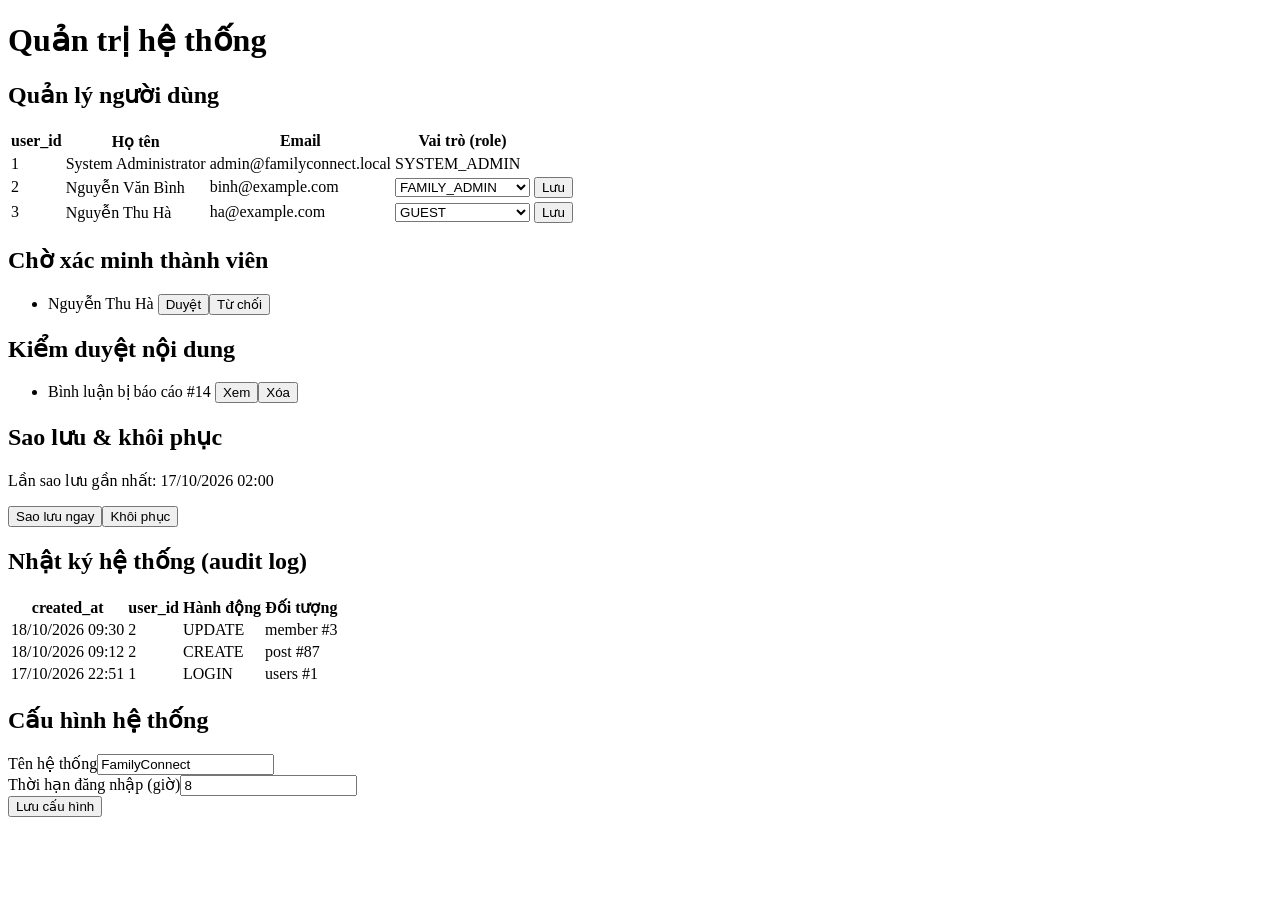
==== FamilyConnect/admin.html @ 05476490 "Add files via upload" ====
<!doctype html>
<html lang="vi">
<head>
<meta charset="utf-8">
<meta name="viewport" content="width=device-width, initial-scale=1">
<title>FamilyConnect – Quản trị</title>
<link rel="stylesheet" href="css/base.css">
</head>
<body data-page="admin">
<div class="app">
<aside class="sidebar" id="sidebar"></aside>
<main class="main">
<div class="page-head"><h1>Quản trị hệ thống</h1></div>

<section class="card"><h2>Quản lý người dùng</h2>
  <div class="table-wrap"><table>
    <thead><tr><th>user_id</th><th>Họ tên</th><th>Email</th><th>Vai trò (role)</th><th></th></tr></thead>
    <tbody>
      <tr><td>1</td><td>System Administrator</td><td>admin@familyconnect.local</td><td>SYSTEM_ADMIN</td><td></td></tr>
      <tr><td>2</td><td>Nguyễn Văn Bình</td><td>binh@example.com</td>
        <td><select><option>FAMILY_ADMIN</option><option>FAMILY_MEMBER</option><option>GUEST</option></select></td>
        <td><button type="button" class="btn small">Lưu</button></td></tr>
      <tr><td>3</td><td>Nguyễn Thu Hà</td><td>ha@example.com</td>
        <td><select><option>GUEST</option><option>FAMILY_MEMBER</option><option>FAMILY_ADMIN</option></select></td>
        <td><button type="button" class="btn small">Lưu</button></td></tr>
    </tbody>
  </table></div>
</section>

<section class="grid">
  <div class="card"><h2>Chờ xác minh thành viên</h2>
    <ul class="list"><li>Nguyễn Thu Hà <span class="row"><button type="button" class="btn small">Duyệt</button><button type="button" class="btn danger small">Từ chối</button></span></li></ul>
  </div>
  <div class="card"><h2>Kiểm duyệt nội dung</h2>
    <ul class="list"><li>Bình luận bị báo cáo #14 <span class="row"><button type="button" class="btn secondary small">Xem</button><button type="button" class="btn danger small">Xóa</button></span></li></ul>
  </div>
  <div class="card"><h2>Sao lưu &amp; khôi phục</h2>
    <p class="muted">Lần sao lưu gần nhất: 17/10/2026 02:00</p>
    <div class="row"><button type="button" class="btn small">Sao lưu ngay</button><button type="button" class="btn secondary small">Khôi phục</button></div>
  </div>
</section>

<section class="card"><h2>Nhật ký hệ thống (audit log)</h2>
  <div class="table-wrap"><table>
    <thead><tr><th>created_at</th><th>user_id</th><th>Hành động</th><th>Đối tượng</th></tr></thead>
    <tbody>
      <tr><td>18/10/2026 09:30</td><td>2</td><td>UPDATE</td><td>member #3</td></tr>
      <tr><td>18/10/2026 09:12</td><td>2</td><td>CREATE</td><td>post #87</td></tr>
      <tr><td>17/10/2026 22:51</td><td>1</td><td>LOGIN</td><td>users #1</td></tr>
    </tbody>
  </table></div>
</section>

<section class="card"><h2>Cấu hình hệ thống</h2>
  <div class="form-grid">
    <div><label for="c-name">Tên hệ thống</label><input id="c-name" value="FamilyConnect"></div>
    <div><label for="c-ttl">Thời hạn đăng nhập (giờ)</label><input id="c-ttl" type="number" value="8"></div>
  </div>
  <button type="button" class="btn">Lưu cấu hình</button>
</section>
</main>
</div>
<script src="src/components/Layout.js"></script>
</body>
</html>
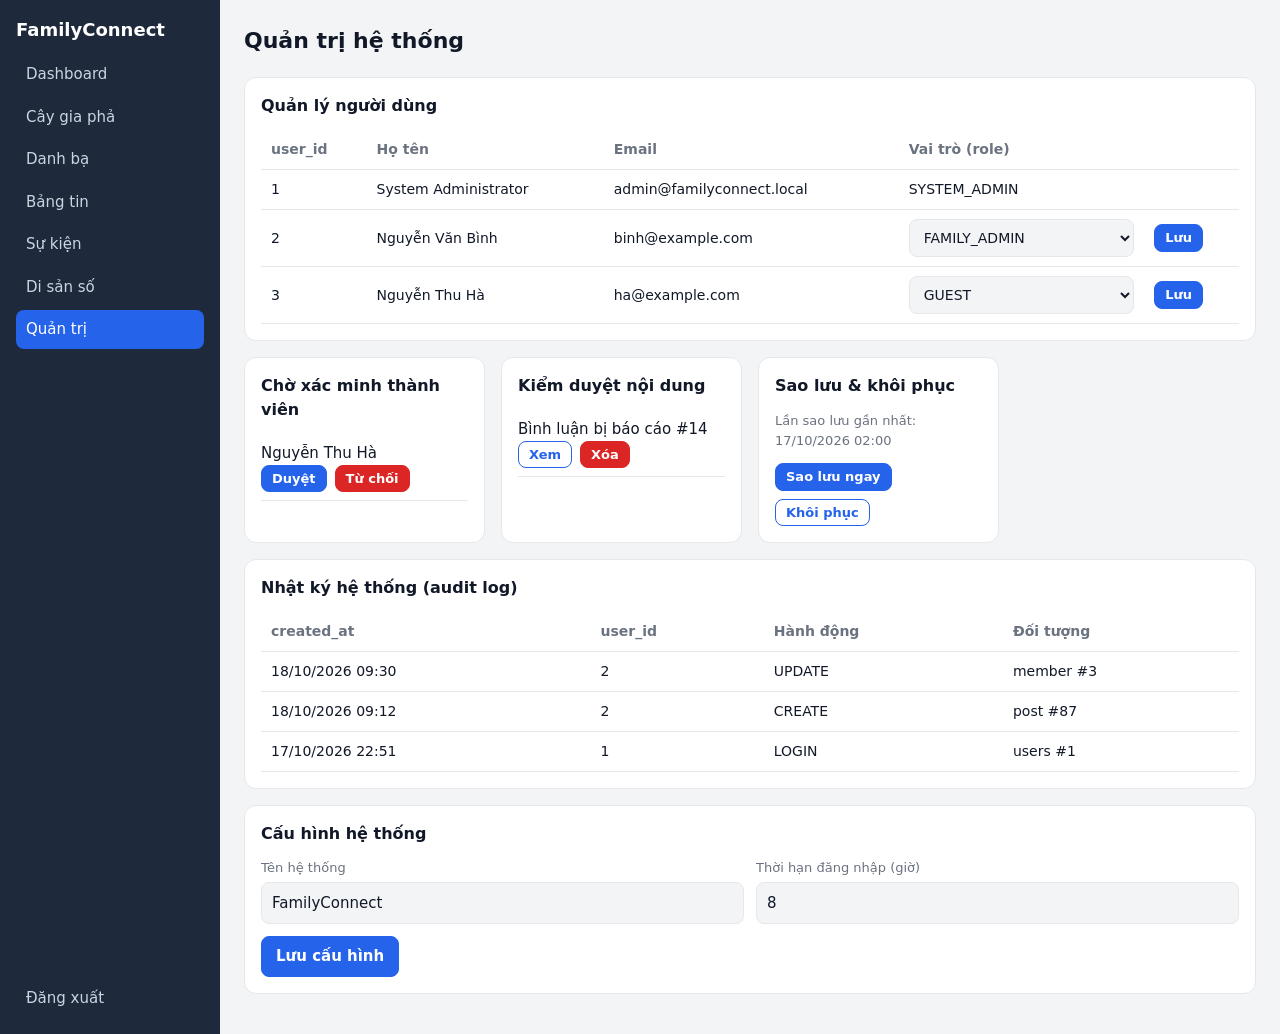
==== commit baf575db: "Update admin.html" ====
--- a/FamilyConnect/admin.html
+++ b/FamilyConnect/admin.html
@@ -60,6 +60,6 @@
 </section>
 </main>
 </div>
-<script src="src/components/Layout.js"></script>
+<script src="js/components/Layout.js"></script>
 </body>
 </html>
--- a/FamilyConnect/css/base.css
+++ b/FamilyConnect/css/base.css
@@ -0,0 +1,79 @@
+:root{--bg:#f3f4f6;--card:#fff;--text:#111827;--muted:#6b7280;--line:#e5e7eb;--brand:#2563eb;--on:#fff;--bad:#dc2626;--side:#1e293b}
+@media(prefers-color-scheme:dark){:root{--bg:#0f172a;--card:#1e293b;--text:#f1f5f9;--muted:#94a3b8;--line:#334155;--brand:#60a5fa;--on:#0f172a;--side:#020617}}
+*{box-sizing:border-box}
+body{margin:0;font:15px/1.5 system-ui,-apple-system,"Segoe UI",sans-serif;background:var(--bg);color:var(--text)}
+a{color:var(--brand);text-decoration:none}
+h1,h2,h3{margin:0}
+/* layout */
+.app{display:grid;grid-template-columns:220px 1fr;min-height:100vh}
+.sidebar{background:var(--side);padding:16px;display:flex;flex-direction:column;gap:12px}
+.sidebar .brand{font-weight:700;font-size:18px;color:#fff}
+.sidebar nav{display:flex;flex-direction:column;gap:4px;flex:1}
+.sidebar a{color:#cbd5e1;padding:8px 10px;border-radius:8px}
+.sidebar a.active,.sidebar a:hover{background:var(--brand);color:var(--on)}
+.main{padding:24px;min-width:0}
+.page-head{display:flex;justify-content:space-between;align-items:center;gap:12px;flex-wrap:wrap;margin-bottom:20px}
+.page-head h1{font-size:22px}
+.split{display:grid;gap:16px;grid-template-columns:1fr 300px}
+.grid{display:grid;gap:16px;grid-template-columns:repeat(auto-fill,minmax(240px,1fr))}
+/* components */
+.card{background:var(--card);border:1px solid var(--line);border-radius:12px;padding:16px;margin-bottom:16px}
+.card h2{font-size:16px;margin-bottom:12px}
+.stat b{display:block;font-size:26px}.stat span,.muted{color:var(--muted);font-size:13px}
+.table-wrap{overflow-x:auto}
+table{width:100%;border-collapse:collapse;font-size:14px}
+th,td{padding:9px 10px;border-bottom:1px solid var(--line);text-align:left;white-space:nowrap}
+th{color:var(--muted);font-weight:600}
+.btn{display:inline-block;padding:8px 14px;font:inherit;font-weight:600;border:1px solid var(--brand);border-radius:8px;background:var(--brand);color:var(--on);cursor:pointer}
+.btn.secondary{background:transparent;color:var(--brand)}
+.btn.danger{background:var(--bad);border-color:var(--bad);color:#fff}
+.btn.small{padding:3px 10px;font-size:13px}
+input,select,textarea{width:100%;padding:9px 10px;font:inherit;color:var(--text);background:var(--bg);border:1px solid var(--line);border-radius:8px}
+input[type=checkbox]{width:auto}
+input:focus,select:focus,textarea:focus{outline:2px solid var(--brand);outline-offset:1px}
+label{display:block;margin-bottom:4px;font-size:13px;color:var(--muted)}
+.form-grid{display:grid;gap:12px;grid-template-columns:repeat(auto-fit,minmax(180px,1fr));margin-bottom:12px}
+.toolbar{display:flex;gap:10px;flex-wrap:wrap;align-items:end;margin-bottom:16px}
+.toolbar>div{flex:1;min-width:150px}
+.row{display:flex;gap:8px;flex-wrap:wrap;align-items:center}
+.badge{display:inline-block;padding:2px 8px;border-radius:999px;font-size:12px;background:var(--line);color:var(--text)}
+.badge.ok{background:#dcfce7;color:#166534}.badge.warn{background:#fef3c7;color:#92400e}
+.pill{padding:4px 12px;border:1px solid var(--line);border-radius:999px;color:var(--text);font-size:13px}
+.pill.active{background:var(--brand);border-color:var(--brand);color:var(--on)}
+details.card>summary{cursor:pointer;font-weight:600}
+details.card[open]>summary{margin-bottom:12px}
+.list{list-style:none;margin:0;padding:0}.list li{padding:8px 0;border-bottom:1px solid var(--line)}
+.bar{height:10px;background:var(--line);border-radius:6px;overflow:hidden;margin:4px 0 10px}
+.bar i{display:block;height:100%;background:var(--brand)}
+.w10{width:10%}.w30{width:30%}.w45{width:45%}.w55{width:55%}.w70{width:70%}
+.post-meta{display:flex;justify-content:space-between;font-size:13px;color:var(--muted)}
+.thumb{height:120px;border-radius:8px;background:var(--line);margin-bottom:10px;display:grid;place-items:center;color:var(--muted);font-size:13px}
+.comment{padding:8px 10px;margin-top:8px;background:var(--bg);border-radius:8px;font-size:14px}
+/* family tree */
+.tree{overflow:auto;padding-bottom:8px}
+.tree ul{display:flex;justify-content:center;padding-top:20px;margin:0;position:relative;list-style:none}
+.tree li{position:relative;padding:20px 8px 0;text-align:center}
+.tree li::before,.tree li::after{content:"";position:absolute;top:0;right:50%;width:50%;height:20px;border-top:2px solid var(--line)}
+.tree li::after{right:auto;left:50%;border-left:2px solid var(--line)}
+.tree li:only-child{padding-top:0}
+.tree li:only-child::before,.tree li:only-child::after{display:none}
+.tree li:first-child::before,.tree li:last-child::after{border:0}
+.tree li:last-child::before{border-right:2px solid var(--line);border-radius:0 6px 0 0}
+.tree li:first-child::after{border-radius:6px 0 0 0}
+.tree ul ul::before{content:"";position:absolute;top:0;left:50%;height:20px;border-left:2px solid var(--line)}
+.node{display:inline-block;min-width:130px;padding:8px 12px;border:2px solid var(--line);border-radius:10px;background:var(--card);font-size:13px}
+.node.male{border-color:#60a5fa}.node.female{border-color:#f472b6}.node.selected{box-shadow:0 0 0 3px var(--brand)}
+.node small{display:block;color:var(--muted)}
+/* auth page */
+body.auth{display:grid;place-items:center;min-height:100vh;padding:16px}
+.auth-card{width:100%;max-width:420px;background:var(--card);border-radius:14px;padding:28px;box-shadow:0 6px 24px rgba(0,0,0,.08)}
+.auth-card .logo{text-align:center;color:var(--brand);font-size:26px;font-weight:700}
+.auth-card .muted{text-align:center;margin:4px 0 20px}
+.tabs>input{display:none}
+.tab-labels{display:flex;margin-bottom:16px}
+.tab-labels label{flex:1;text-align:center;padding:8px;margin:0;border-bottom:2px solid var(--line);cursor:pointer}
+#t-login:checked~.tab-labels [for=t-login],#t-reg:checked~.tab-labels [for=t-reg]{color:var(--brand);border-color:var(--brand)}
+.panel{display:none}
+#t-login:checked~#p-login,#t-reg:checked~#p-reg{display:block}
+.panel .btn{width:100%;margin-top:8px}.panel .field{margin-bottom:12px}
+@media(max-width:800px){.app{grid-template-columns:1fr}.sidebar{flex-direction:row;flex-wrap:wrap;align-items:center}.sidebar nav{flex-direction:row;flex-wrap:wrap}.split{grid-template-columns:1fr}.main{padding:16px}}
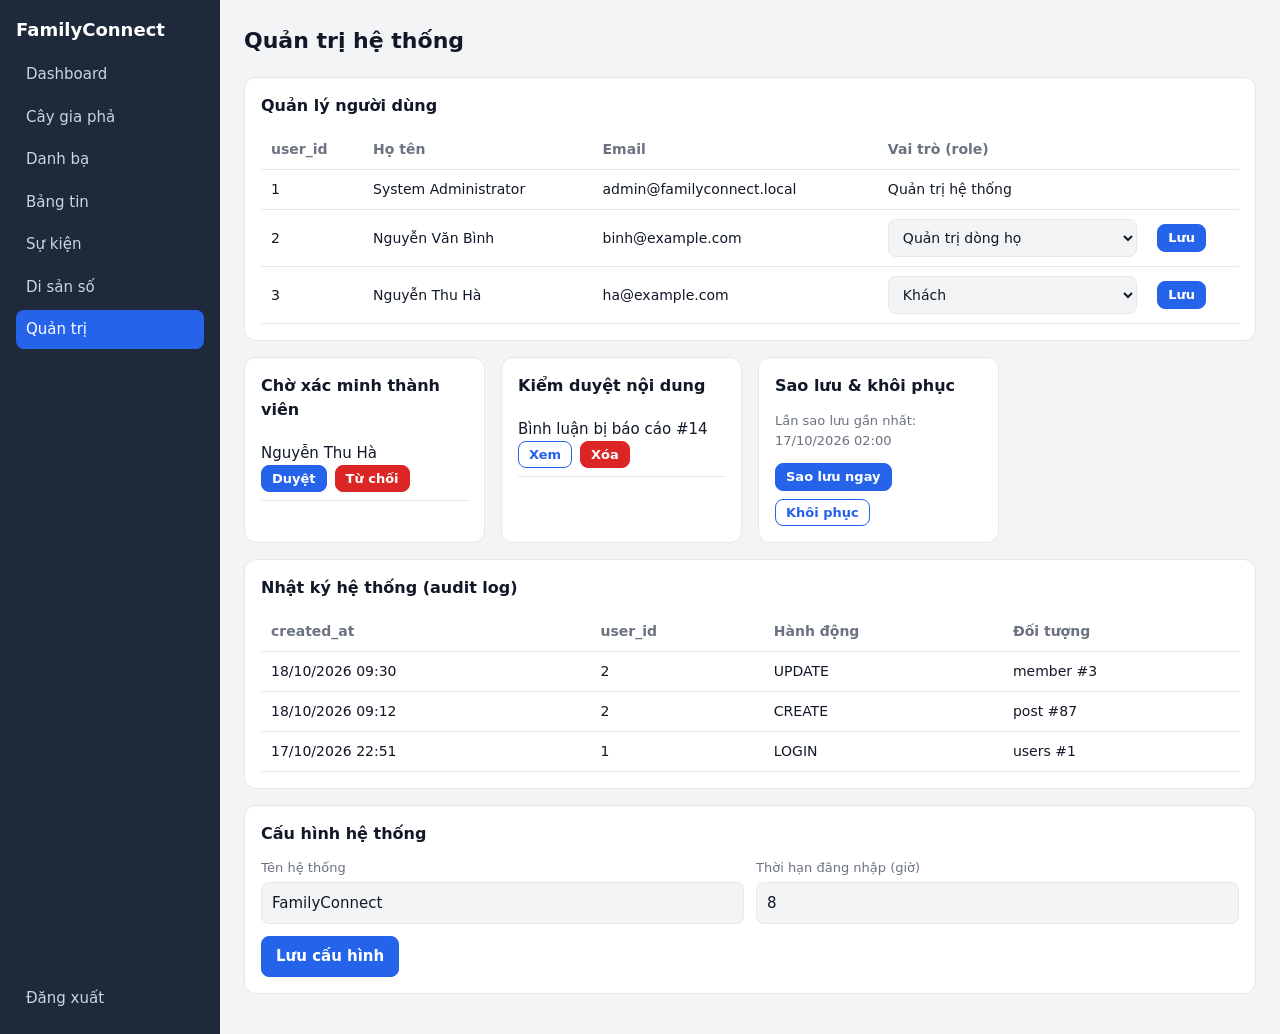
==== commit 69f5b0ca: "Update user role selection with accessibility attributes" ====
--- a/FamilyConnect/admin.html
+++ b/FamilyConnect/admin.html
@@ -16,12 +16,12 @@
   <div class="table-wrap"><table>
     <thead><tr><th>user_id</th><th>Họ tên</th><th>Email</th><th>Vai trò (role)</th><th></th></tr></thead>
     <tbody>
-      <tr><td>1</td><td>System Administrator</td><td>admin@familyconnect.local</td><td>SYSTEM_ADMIN</td><td></td></tr>
+      <tr><td>1</td><td>System Administrator</td><td>admin@familyconnect.local</td><td data-enum-label="Roles">SYSTEM_ADMIN</td><td></td></tr>
       <tr><td>2</td><td>Nguyễn Văn Bình</td><td>binh@example.com</td>
-        <td><select><option>FAMILY_ADMIN</option><option>FAMILY_MEMBER</option><option>GUEST</option></select></td>
+        <td><select aria-label="Vai trò" data-enum="Roles" data-enum-exclude="SYSTEM_ADMIN" data-enum-selected="FAMILY_ADMIN"></select></td>
         <td><button type="button" class="btn small">Lưu</button></td></tr>
       <tr><td>3</td><td>Nguyễn Thu Hà</td><td>ha@example.com</td>
-        <td><select><option>GUEST</option><option>FAMILY_MEMBER</option><option>FAMILY_ADMIN</option></select></td>
+        <td><select aria-label="Vai trò" data-enum="Roles" data-enum-exclude="SYSTEM_ADMIN" data-enum-selected="GUEST"></select></td>
         <td><button type="button" class="btn small">Lưu</button></td></tr>
     </tbody>
   </table></div>
@@ -61,5 +61,6 @@
 </main>
 </div>
 <script src="js/components/Layout.js"></script>
+<script type="module" src="js/components/EnumBinder.js"></script>
 </body>
 </html>
